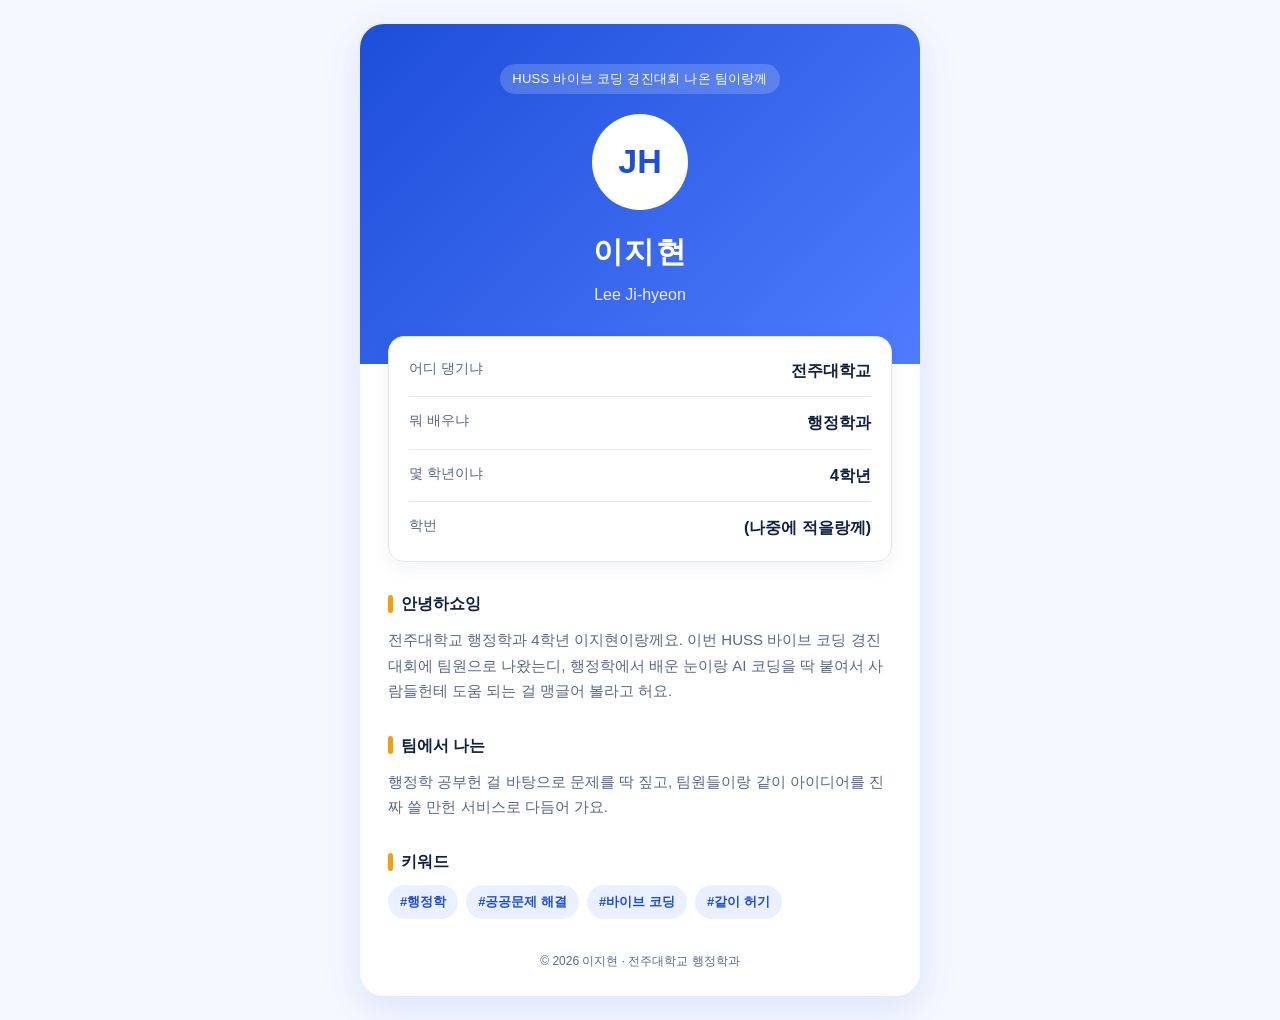
==== 우리팀/index.html @ 060c969c "HUSS 대회용 소개 페이지와 지역 관광·청년 정착 데모 추가 - 우리팀 폴더에 이지현 팀원 소개 페이지(index.html) 추가 - 전주 청년 정착 매칭 데모(youth-mat" ====
<!DOCTYPE html>
<html lang="ko">
<head>
<meta charset="UTF-8">
<meta name="viewport" content="width=device-width, initial-scale=1">
<title>이지현 | HUSS 바이브 코딩 경진대회</title>
<style>
  :root{
    --bg:#f5f8ff; --card:#ffffff; --ink:#14213d; --muted:#5b6785;
    --primary:#1d4ed8; --accent:#f59e0b; --line:#e2e8f5;
  }
  *{box-sizing:border-box;margin:0;padding:0}
  body{
    font-family:"Pretendard","Malgun Gothic","Apple SD Gothic Neo",sans-serif;
    background:var(--bg); color:var(--ink); line-height:1.7;
    min-height:100vh; display:flex; align-items:center; justify-content:center; padding:24px 16px;
  }
  .card{
    width:100%; max-width:560px; background:var(--card); border-radius:24px;
    box-shadow:0 12px 40px rgba(29,78,216,.12); overflow:hidden;
  }
  .hero{
    background:linear-gradient(135deg,var(--primary),#4f7cff);
    color:#fff; text-align:center; padding:40px 24px 56px;
  }
  .badge{
    display:inline-block; font-size:13px; padding:4px 12px; border-radius:999px;
    background:rgba(255,255,255,.18); margin-bottom:20px; letter-spacing:.02em;
  }
  .avatar{
    width:96px; height:96px; border-radius:50%; background:#fff; color:var(--primary);
    font-size:34px; font-weight:800; display:flex; align-items:center; justify-content:center;
    margin:0 auto 16px; border:4px solid rgba(255,255,255,.5);
  }
  h1{font-size:30px; letter-spacing:.04em}
  .sub{opacity:.9; margin-top:4px}
  .body{padding:0 28px 32px; margin-top:-28px}
  .info{
    background:#fff; border:1px solid var(--line); border-radius:16px;
    box-shadow:0 6px 18px rgba(20,33,61,.06); padding:8px 20px;
  }
  .row{display:flex; justify-content:space-between; gap:12px; padding:12px 0; border-bottom:1px solid var(--line)}
  .row:last-child{border-bottom:0}
  .row span:first-child{color:var(--muted); font-size:14px}
  .row span:last-child{font-weight:700; text-align:right}
  h2{font-size:16px; margin:28px 0 10px; display:flex; align-items:center; gap:8px}
  h2::before{content:""; width:5px; height:18px; border-radius:3px; background:var(--accent)}
  p{color:var(--muted); font-size:15px}
  .tags{display:flex; flex-wrap:wrap; gap:8px}
  .tags span{
    font-size:13px; padding:6px 12px; border-radius:999px;
    background:#eaf0ff; color:var(--primary); font-weight:600;
  }
  footer{text-align:center; font-size:12px; color:var(--muted); padding-bottom:24px}
</style>
</head>
<body>
  <main class="card">
    <section class="hero">
      <div class="badge">HUSS 바이브 코딩 경진대회 나온 팀이랑께</div>
      <div class="avatar">JH</div>
      <h1>이지현</h1>
      <div class="sub">Lee Ji-hyeon</div>
    </section>

    <section class="body">
      <div class="info">
        <div class="row"><span>어디 댕기냐</span><span>전주대학교</span></div>
        <div class="row"><span>뭐 배우냐</span><span>행정학과</span></div>
        <div class="row"><span>몇 학년이냐</span><span>4학년</span></div>
        <div class="row"><span>학번</span><span>(나중에 적을랑께)</span></div>
      </div>

      <h2>안녕하쇼잉</h2>
      <p>
        전주대학교 행정학과 4학년 이지현이랑께요.
        이번 HUSS 바이브 코딩 경진대회에 팀원으로 나왔는디,
        행정학에서 배운 눈이랑 AI 코딩을 딱 붙여서 사람들헌테 도움 되는 걸 맹글어 볼라고 허요.
      </p>

      <h2>팀에서 나는</h2>
      <p>행정학 공부헌 걸 바탕으로 문제를 딱 짚고, 팀원들이랑 같이 아이디어를 진짜 쓸 만헌 서비스로 다듬어 가요.</p>

      <h2>키워드</h2>
      <div class="tags">
        <span>#행정학</span><span>#공공문제 해결</span><span>#바이브 코딩</span><span>#같이 허기</span>
      </div>
    </section>

    <footer>© 2026 이지현 · 전주대학교 행정학과</footer>
  </main>
</body>
</html>
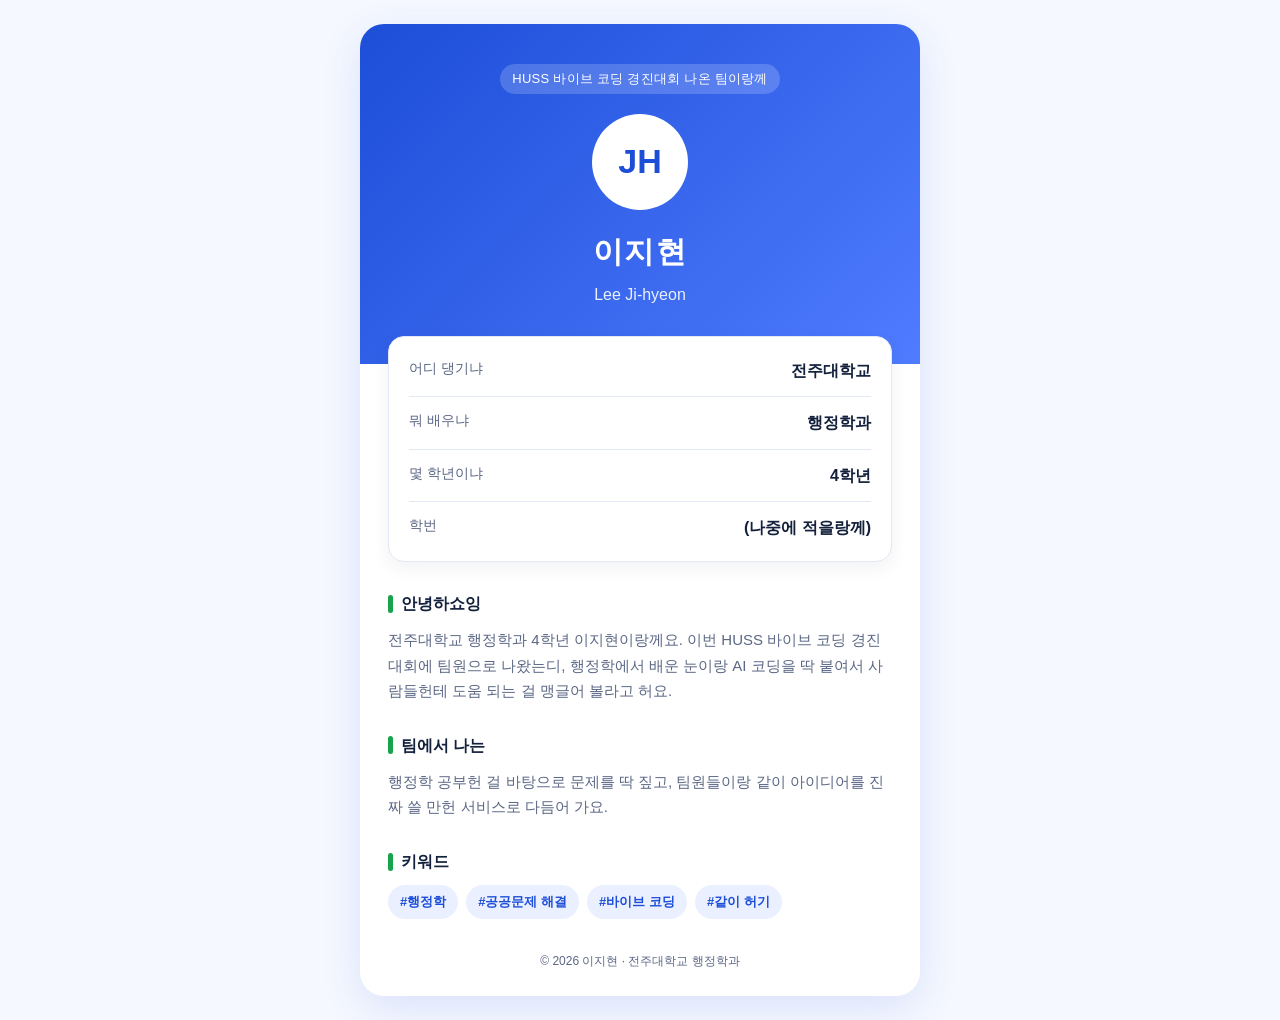
==== commit 0478643b: "페이지 강조 색상을 노란색에서 녹색으로 변경 - 세 페이지(index, youth-match, route-app)의 강조색 #f59e0b을 녹색 #16a34a로 교체 - route" ====
--- a/우리팀/index.html
+++ b/우리팀/index.html
@@ -7,7 +7,7 @@
 <style>
   :root{
     --bg:#f5f8ff; --card:#ffffff; --ink:#14213d; --muted:#5b6785;
-    --primary:#1d4ed8; --accent:#f59e0b; --line:#e2e8f5;
+    --primary:#1d4ed8; --accent:#16a34a; --line:#e2e8f5;
   }
   *{box-sizing:border-box;margin:0;padding:0}
   body{
